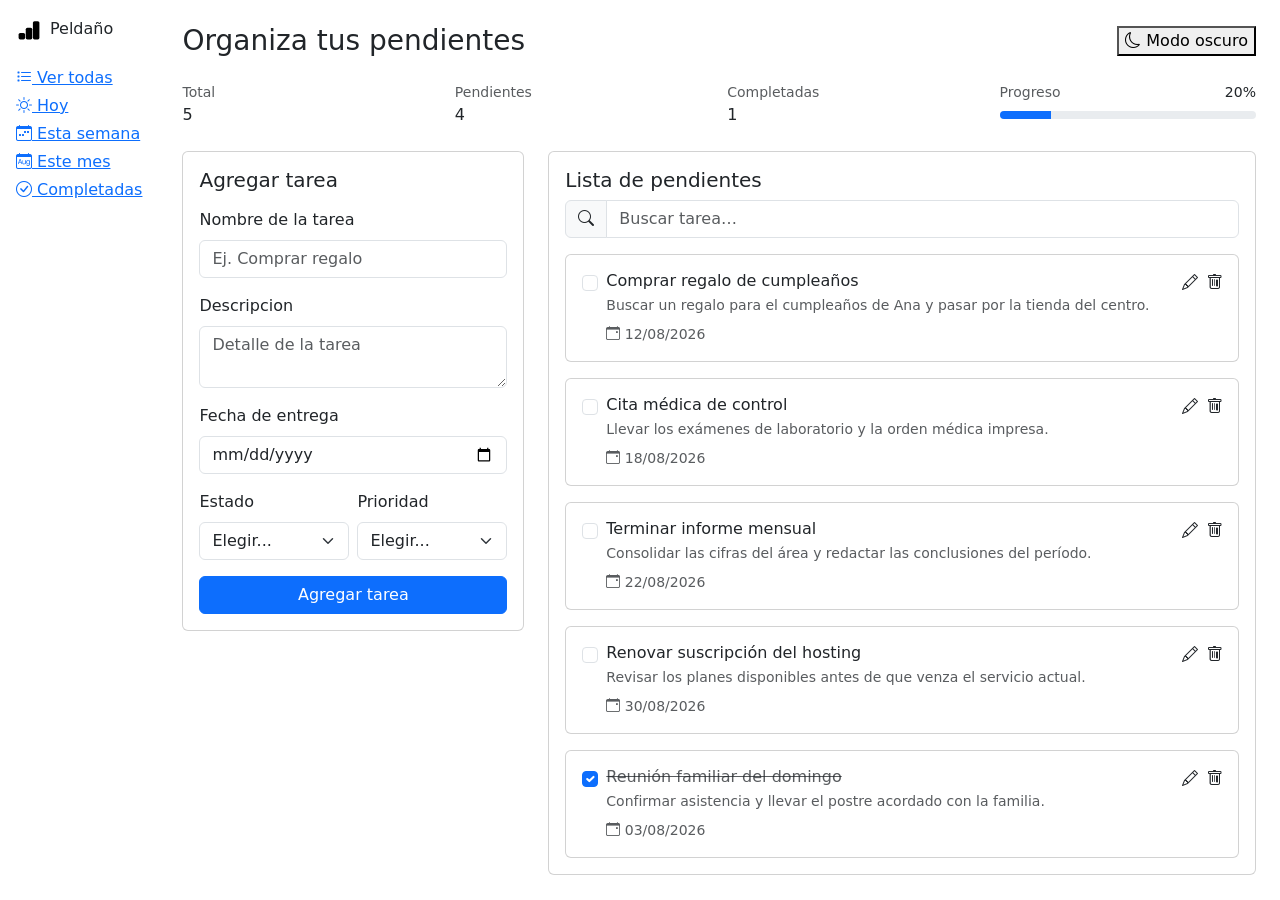
==== index.html @ 3c680791 "Validacion de formilarios" ====
<!DOCTYPE html>
<html lang="es" data-bs-theme="light">
<head>
  <meta charset="UTF-8">
  <meta name="viewport" content="width=device-width, initial-scale=1.0">
  <title>Peldaño · Planificador de tareas</title>

  <!-- Favicon en SVG: los tres peldaños, embebidos como data URI -->
  <link rel="icon" type="image/svg+xml"
        href="data:image/svg+xml,<svg xmlns='http://www.w3.org/2000/svg' viewBox='0 0 40 40'><rect x='4' y='26' width='10' height='10' rx='2.5' fill='%23fdba74'/><rect x='15' y='18' width='10' height='18' rx='2.5' fill='%23f97316'/><rect x='26' y='8' width='10' height='28' rx='2.5' fill='%23ea580c'/></svg>">

  <!-- Bootstrap CSS por CDN -->
  <link href="https://cdn.jsdelivr.net/npm/bootstrap@5.3.3/dist/css/bootstrap.min.css" rel="stylesheet">
  <!-- Bootstrap Icons por CDN -->
  <link rel="stylesheet" href="https://cdn.jsdelivr.net/npm/bootstrap-icons@1.11.3/font/bootstrap-icons.css">

  <!-- Tu hoja de estilos propia (aqui viven las variables :root) -->
  <link rel="stylesheet" href="css/styles.css">
</head>
<body>

  <div class="d-flex">

    <!-- SIDEBAR -->
    <aside class="sidebar p-3">
      <div class="logo d-flex align-items-center gap-2 mb-4">
        <svg width="26" height="26" viewBox="0 0 40 40" role="img" aria-label="Peldaño">
          <rect x="4"  y="26" width="10" height="10" rx="2.5" fill="var(--logo-1)"/>
          <rect x="15" y="18" width="10" height="18" rx="2.5" fill="var(--logo-2)"/>
          <rect x="26" y="8"  width="10" height="28" rx="2.5" fill="var(--logo-3)"/>
        </svg>
        <span class="logo-texto">Peldaño</span>
      </div>

      <nav class="d-flex flex-column gap-1">
        <a href="#" class="sidebar-link active">
          <i class="bi bi-list-task"></i> Ver todas
        </a>
        <a href="#" class="sidebar-link">
          <i class="bi bi-sun"></i> Hoy
        </a>
        <a href="#" class="sidebar-link">
          <i class="bi bi-calendar-week"></i> Esta semana
        </a>
        <a href="#" class="sidebar-link">
          <i class="bi bi-calendar-month"></i> Este mes
        </a>
        <a href="#" class="sidebar-link">
          <i class="bi bi-check-circle"></i> Completadas
        </a>
      </nav>
    </aside>

    <!-- CONTENIDO PRINCIPAL -->
    <main class="flex-grow-1 p-4">

      <!-- Encabezado -->
      <div class="d-flex justify-content-between align-items-center mb-4">
        <h1 class="h3 mb-0">Organiza tus pendientes</h1>
        <button type="button" class="dark-mode-toggle" id="btnTema">
          <i class="bi bi-moon" id="iconoTema"></i> <span id="textoTema">Modo oscuro</span>
        </button>
      </div>

      <!-- Tarjetas de estadisticas -->
      <div class="row g-3 mb-4">
        <div class="col-6 col-md-4 col-lg-3">
          <div class="stat-card">
            <div class="text-muted small">Total</div>
            <div class="stat-value">5</div>
          </div>
        </div>
        <div class="col-6 col-md-4 col-lg-3">
          <div class="stat-card">
            <div class="text-muted small">Pendientes</div>
            <div class="stat-value">4</div>
          </div>
        </div>
        <div class="col-6 col-md-4 col-lg-3">
          <div class="stat-card">
            <div class="text-muted small">Completadas</div>
            <div class="stat-value">1</div>
          </div>
        </div>

        <!-- Barra de progreso general -->
        <div class="col-12 col-lg-3">
          <div class="stat-card">
            <div class="d-flex justify-content-between align-items-baseline">
              <span class="text-muted small">Progreso</span>
              <span class="small fw-medium">20%</span>
            </div>
            <div class="progress mt-2" style="height: 8px;"
                 role="progressbar" aria-label="Progreso de tareas completadas"
                 aria-valuenow="20" aria-valuemin="0" aria-valuemax="100">
              <div class="progress-bar" style="width: 20%"></div>
            </div>
          </div>
        </div>
      </div>

      <div class="row g-4">

        <!-- FORMULARIO -->
        <div class="col-12 col-md-4">
          <div class="card">
            <div class="card-body">
              <h2 class="h5 card-title mb-3">Agregar tarea</h2>

              <!-- Alerta de error: oculta por defecto con la clase d-none -->
              <div id="formAlert" class="alert alert-danger d-none" role="alert">
                <div class="d-flex gap-2">
                  <i class="bi bi-exclamation-triangle-fill"></i>
                  <div>
                    <strong class="d-block">Revisa el formulario</strong>
                    <ul id="formAlertList" class="mb-0 ps-3 small"></ul>
                  </div>
                </div>
              </div>

              <!-- Alerta de exito -->
              <div id="formSuccess" class="alert alert-success d-none" role="alert">
                <i class="bi bi-check-circle-fill"></i> Datos validos. Tarea lista para registrarse.
              </div>

              <form id="newTaskForm" novalidate>

                <div class="mb-3">
                  <label for="newTaskNameInput" class="form-label">Nombre de la tarea</label>
                  <input type="text" class="form-control" id="newTaskNameInput"
                         placeholder="Ej. Comprar regalo">
                </div>

                <div class="mb-3">
                  <label for="newTaskDescriptionInput" class="form-label">Descripcion</label>
                  <textarea class="form-control" id="newTaskDescriptionInput" rows="2"
                            placeholder="Detalle de la tarea"></textarea>
                </div>

                <div class="mb-3">
                  <label for="newTaskDueDateInput" class="form-label">Fecha de entrega</label>
                  <input type="date" class="form-control" id="newTaskDueDateInput">
                </div>

                <div class="row g-2 mb-3">
                  <div class="col-6">
                    <label for="newTaskStatusInput" class="form-label">Estado</label>
                    <select class="form-select" id="newTaskStatusInput">
                      <option value="">Elegir...</option>
                      <option value="pendiente">Pendiente</option>
                      <option value="proceso">En proceso</option>
                      <option value="completada">Completada</option>
                    </select>
                  </div>
                  <div class="col-6">
                    <label for="newTaskPriorityInput" class="form-label">Prioridad</label>
                    <select class="form-select" id="newTaskPriorityInput">
                      <option value="">Elegir...</option>
                      <option value="alta">Alta</option>
                      <option value="media">Media</option>
                      <option value="baja">Baja</option>
                    </select>
                  </div>
                </div>

                <button type="submit" class="btn btn-primary w-100">Agregar tarea</button>
              </form>
            </div>
          </div>
        </div>

        <!-- LISTA DE TAREAS -->
        <div class="col-12 col-md-8">
          <div class="card">
            <div class="card-body">
              <div class="d-flex flex-wrap justify-content-between align-items-center gap-2 mb-3">
                <h2 class="h5 card-title mb-0">Lista de pendientes</h2>

                <!-- Buscador (solo visual por ahora) -->
                <div class="input-group buscador">
                  <span class="input-group-text"><i class="bi bi-search"></i></span>
                  <input type="search" class="form-control" placeholder="Buscar tarea…"
                         aria-label="Buscar tarea">
                </div>
              </div>

              <div id="listaTareas" class="d-flex flex-column gap-3">

                <!--
                  ESTADO VACIO
                  Se muestra cuando el usuario no tiene ninguna tarea registrada.
                  Esta comentado porque la guia pide cinco tarjetas visibles.
                  Para verlo: comenta las cinco tarjetas y descomenta este bloque.

                <div class="estado-vacio text-center py-5">
                  <i class="bi bi-clipboard-check"></i>
                  <p class="h6 mt-3 mb-1">Aun no tienes tareas</p>
                  <p class="text-muted small mb-0">Registra tu primera tarea en el formulario de la izquierda.</p>
                </div>
                -->


                <!-- TARJETA DE TAREA 1 -->
                <div class="card task-card">
                  <div class="card-body">
                    <div class="d-flex align-items-start gap-2">
                      <input class="form-check-input mt-1 flex-shrink-0" type="checkbox">
                      <div class="flex-grow-1">

                        <!-- Fila superior: nombre + acciones -->
                        <div class="d-flex justify-content-between align-items-start gap-2">
                          <h3 class="h6 mb-1">Comprar regalo de cumpleaños</h3>
                          <div class="d-flex gap-2 flex-shrink-0">
                            <i class="bi bi-pencil" role="button" title="Editar"></i>
                            <i class="bi bi-trash" role="button" title="Eliminar"></i>
                          </div>
                        </div>

                        <!-- Descripcion -->
                        <p class="small text-muted mb-2">Buscar un regalo para el cumpleaños de Ana y pasar por la tienda del centro.</p>

                        <!-- Metadatos: fecha + estado + prioridad -->
                        <div class="d-flex flex-wrap align-items-center gap-2">
                          <small class="text-muted"><i class="bi bi-calendar-event"></i> 12/08/2026</small>
                          <span class="badge badge-estado estado-pendiente">Pendiente</span>
                          <span class="badge badge-prioridad prioridad-alta">Alta</span>
                        </div>

                      </div>
                    </div>
                  </div>
                </div>

                <!-- TARJETA DE TAREA 2 -->
                <div class="card task-card">
                  <div class="card-body">
                    <div class="d-flex align-items-start gap-2">
                      <input class="form-check-input mt-1 flex-shrink-0" type="checkbox">
                      <div class="flex-grow-1">
                        <div class="d-flex justify-content-between align-items-start gap-2">
                          <h3 class="h6 mb-1">Cita médica de control</h3>
                          <div class="d-flex gap-2 flex-shrink-0">
                            <i class="bi bi-pencil" role="button" title="Editar"></i>
                            <i class="bi bi-trash" role="button" title="Eliminar"></i>
                          </div>
                        </div>
                        <p class="small text-muted mb-2">Llevar los exámenes de laboratorio y la orden médica impresa.</p>
                        <div class="d-flex flex-wrap align-items-center gap-2">
                          <small class="text-muted"><i class="bi bi-calendar-event"></i> 18/08/2026</small>
                          <span class="badge badge-estado estado-pendiente">Pendiente</span>
                          <span class="badge badge-prioridad prioridad-media">Media</span>
                        </div>
                      </div>
                    </div>
                  </div>
                </div>

                <!-- TARJETA DE TAREA 3 -->
                <div class="card task-card">
                  <div class="card-body">
                    <div class="d-flex align-items-start gap-2">
                      <input class="form-check-input mt-1 flex-shrink-0" type="checkbox">
                      <div class="flex-grow-1">
                        <div class="d-flex justify-content-between align-items-start gap-2">
                          <h3 class="h6 mb-1">Terminar informe mensual</h3>
                          <div class="d-flex gap-2 flex-shrink-0">
                            <i class="bi bi-pencil" role="button" title="Editar"></i>
                            <i class="bi bi-trash" role="button" title="Eliminar"></i>
                          </div>
                        </div>
                        <p class="small text-muted mb-2">Consolidar las cifras del área y redactar las conclusiones del período.</p>
                        <div class="d-flex flex-wrap align-items-center gap-2">
                          <small class="text-muted"><i class="bi bi-calendar-event"></i> 22/08/2026</small>
                          <span class="badge badge-estado estado-proceso">En proceso</span>
                          <span class="badge badge-prioridad prioridad-alta">Alta</span>
                        </div>
                      </div>
                    </div>
                  </div>
                </div>

                <!-- TARJETA DE TAREA 4 -->
                <div class="card task-card">
                  <div class="card-body">
                    <div class="d-flex align-items-start gap-2">
                      <input class="form-check-input mt-1 flex-shrink-0" type="checkbox">
                      <div class="flex-grow-1">
                        <div class="d-flex justify-content-between align-items-start gap-2">
                          <h3 class="h6 mb-1">Renovar suscripción del hosting</h3>
                          <div class="d-flex gap-2 flex-shrink-0">
                            <i class="bi bi-pencil" role="button" title="Editar"></i>
                            <i class="bi bi-trash" role="button" title="Eliminar"></i>
                          </div>
                        </div>
                        <p class="small text-muted mb-2">Revisar los planes disponibles antes de que venza el servicio actual.</p>
                        <div class="d-flex flex-wrap align-items-center gap-2">
                          <small class="text-muted"><i class="bi bi-calendar-event"></i> 30/08/2026</small>
                          <span class="badge badge-estado estado-pendiente">Pendiente</span>
                          <span class="badge badge-prioridad prioridad-baja">Baja</span>
                        </div>
                      </div>
                    </div>
                  </div>
                </div>

                <!-- TARJETA DE TAREA 5 (completada) -->
                <div class="card task-card task-completada">
                  <div class="card-body">
                    <div class="d-flex align-items-start gap-2">
                      <input class="form-check-input mt-1 flex-shrink-0" type="checkbox" checked>
                      <div class="flex-grow-1">
                        <div class="d-flex justify-content-between align-items-start gap-2">
                          <h3 class="h6 mb-1 text-decoration-line-through text-muted">Reunión familiar del domingo</h3>
                          <div class="d-flex gap-2 flex-shrink-0">
                            <i class="bi bi-pencil" role="button" title="Editar"></i>
                            <i class="bi bi-trash" role="button" title="Eliminar"></i>
                          </div>
                        </div>
                        <p class="small text-muted mb-2">Confirmar asistencia y llevar el postre acordado con la familia.</p>
                        <div class="d-flex flex-wrap align-items-center gap-2">
                          <small class="text-muted"><i class="bi bi-calendar-event"></i> 03/08/2026</small>
                          <span class="badge badge-estado estado-completada">Completada</span>
                          <span class="badge badge-prioridad prioridad-baja">Baja</span>
                        </div>
                      </div>
                    </div>
                  </div>
                </div>

              </div>
            </div>
          </div>
        </div>

      </div>
    </main>
  </div>

  <script src="https://cdn.jsdelivr.net/npm/bootstrap@5.3.3/dist/js/bootstrap.bundle.min.js"></script>

  <!-- Scripts propios del proyecto -->
  <script src="/JS/dark.js"></script>
  <script src="/JS/app.js"></script>
</body>
</html>
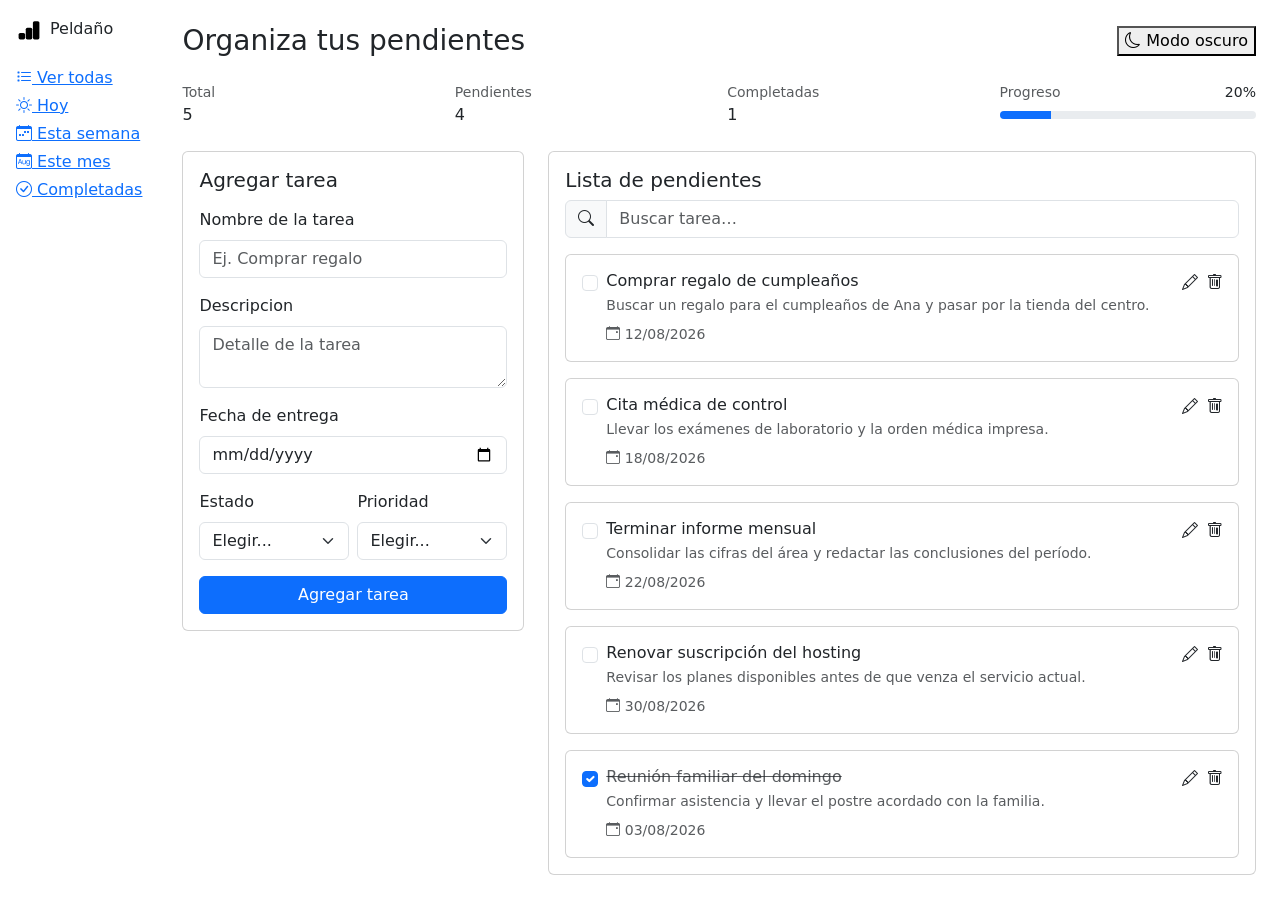
==== commit 86e65dd9: "refactor: reorganizar estructura del proyecto para GitHub Pages" ====
--- a/index.html
+++ b/index.html
@@ -339,7 +339,7 @@
   <script src="https://cdn.jsdelivr.net/npm/bootstrap@5.3.3/dist/js/bootstrap.bundle.min.js"></script>
 
   <!-- Scripts propios del proyecto -->
-  <script src="/JS/dark.js"></script>
-  <script src="/JS/app.js"></script>
+  <script src="/js/dark.js"></script>
+  <script src="/js/app.js"></script>
 </body>
 </html>
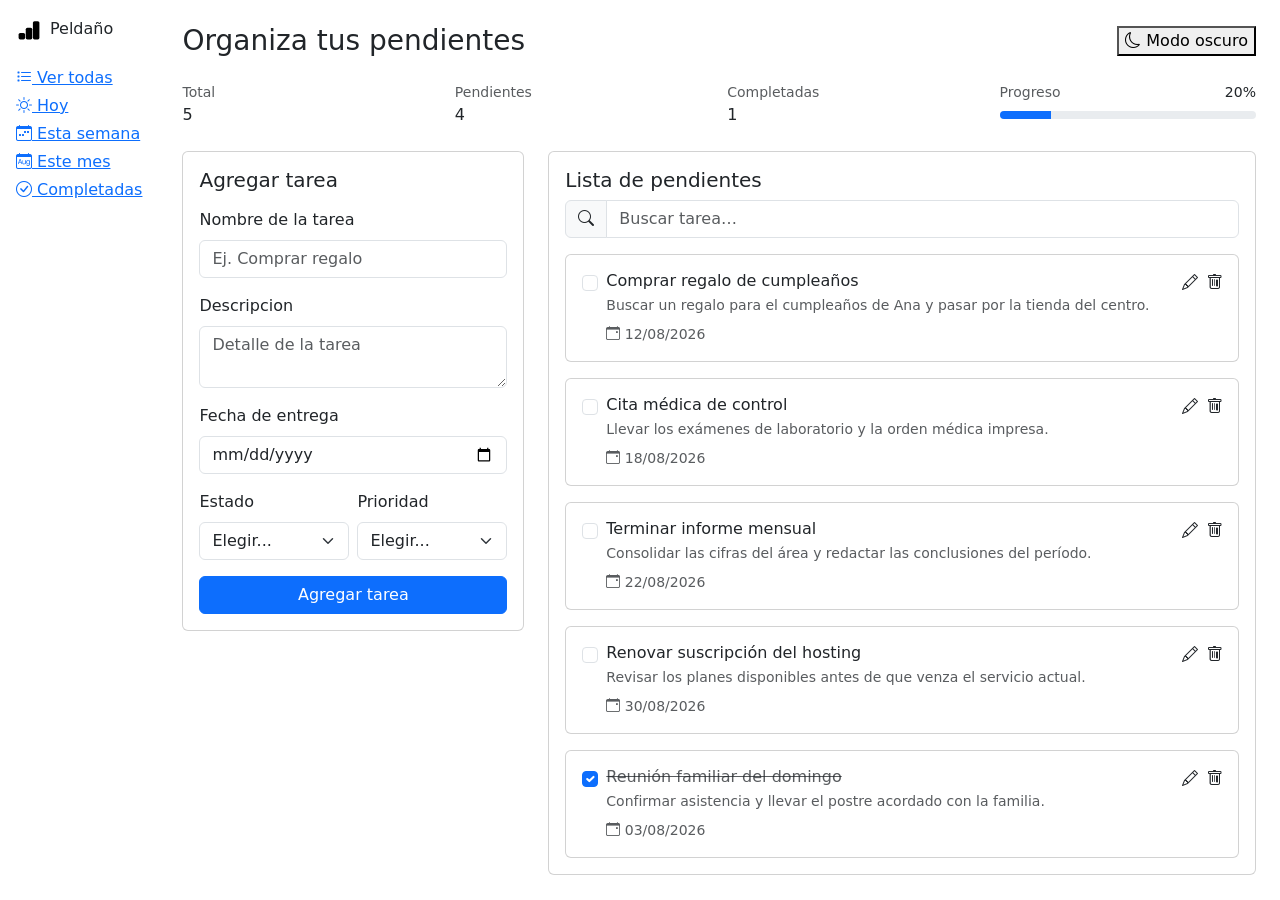
==== commit 153dd728: "fix: corregir rutas relativas de css y js" ====
--- a/index.html
+++ b/index.html
@@ -338,8 +338,9 @@
 
   <script src="https://cdn.jsdelivr.net/npm/bootstrap@5.3.3/dist/js/bootstrap.bundle.min.js"></script>
 
-  <!-- Scripts propios del proyecto -->
-  <script src="/js/dark.js"></script>
-  <script src="/js/app.js"></script>
+  
+  <script src="js/dark.js"></script>
+  <script src="js/app.js"></script>
+
 </body>
 </html>
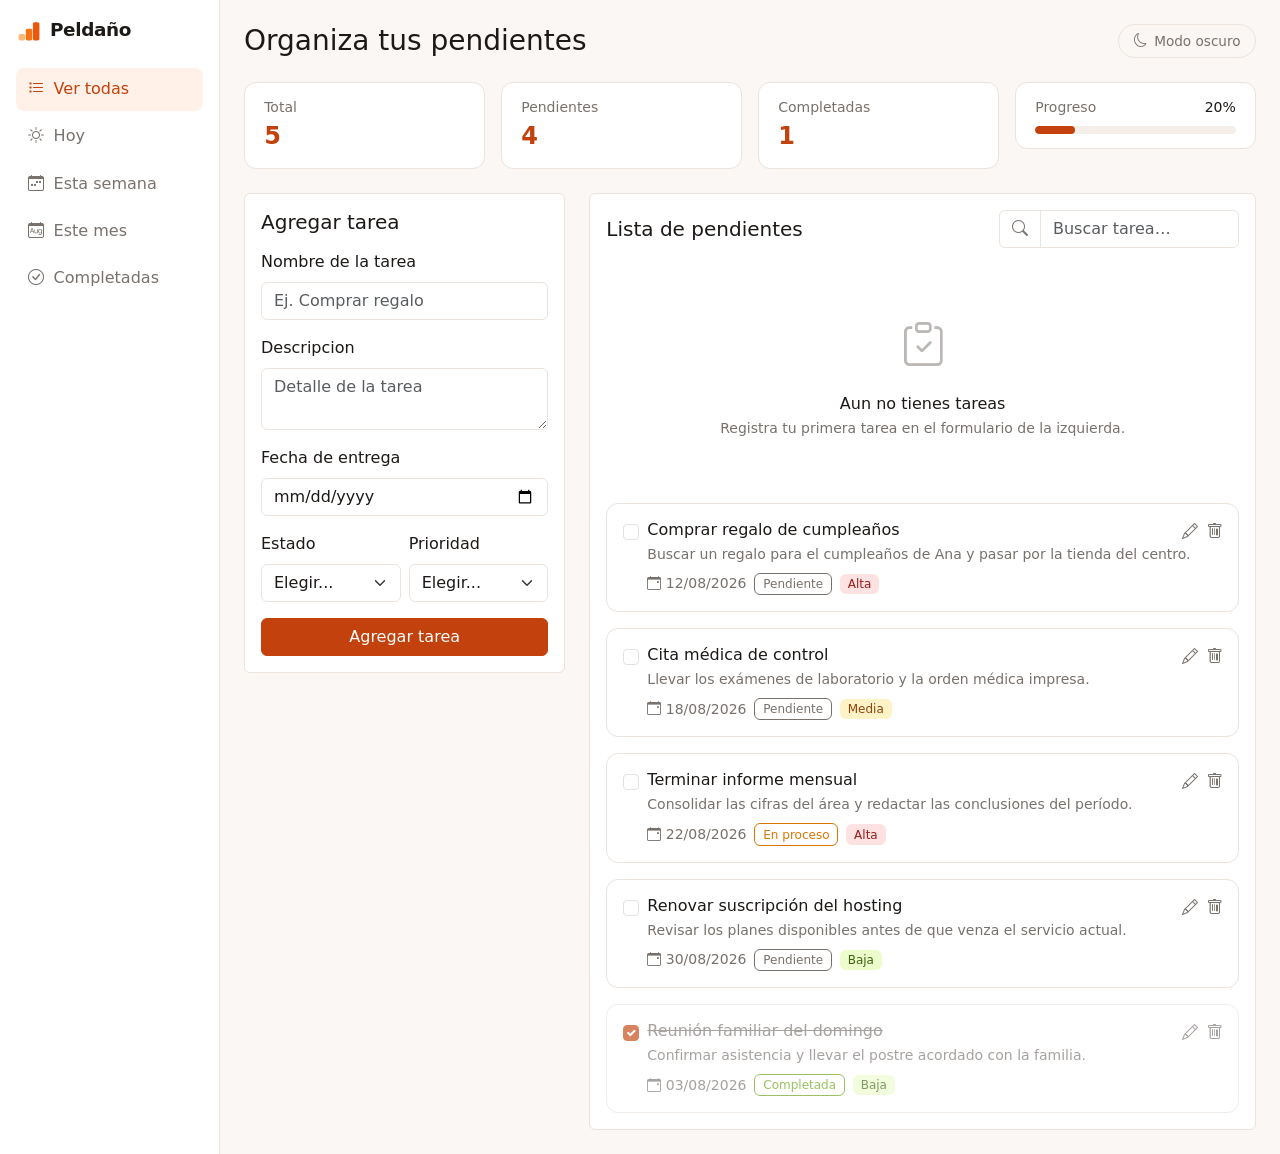
==== commit fe5b2ce4: "COrreccion carpeta mayuscula" ====
--- a/index.html
+++ b/index.html
@@ -5,23 +5,23 @@
   <meta name="viewport" content="width=device-width, initial-scale=1.0">
   <title>Peldaño · Planificador de tareas</title>
 
-  <!-- Favicon en SVG: los tres peldaños, embebidos como data URI -->
+
   <link rel="icon" type="image/svg+xml"
         href="data:image/svg+xml,<svg xmlns='http://www.w3.org/2000/svg' viewBox='0 0 40 40'><rect x='4' y='26' width='10' height='10' rx='2.5' fill='%23fdba74'/><rect x='15' y='18' width='10' height='18' rx='2.5' fill='%23f97316'/><rect x='26' y='8' width='10' height='28' rx='2.5' fill='%23ea580c'/></svg>">
 
-  <!-- Bootstrap CSS por CDN -->
+
   <link href="https://cdn.jsdelivr.net/npm/bootstrap@5.3.3/dist/css/bootstrap.min.css" rel="stylesheet">
-  <!-- Bootstrap Icons por CDN -->
+
   <link rel="stylesheet" href="https://cdn.jsdelivr.net/npm/bootstrap-icons@1.11.3/font/bootstrap-icons.css">
 
-  <!-- Tu hoja de estilos propia (aqui viven las variables :root) -->
+
   <link rel="stylesheet" href="css/styles.css">
 </head>
 <body>
 
   <div class="d-flex">
 
-    <!-- SIDEBAR -->
+
     <aside class="sidebar p-3">
       <div class="logo d-flex align-items-center gap-2 mb-4">
         <svg width="26" height="26" viewBox="0 0 40 40" role="img" aria-label="Peldaño">
@@ -51,10 +51,10 @@
       </nav>
     </aside>
 
-    <!-- CONTENIDO PRINCIPAL -->
+
     <main class="flex-grow-1 p-4">
 
-      <!-- Encabezado -->
+
       <div class="d-flex justify-content-between align-items-center mb-4">
         <h1 class="h3 mb-0">Organiza tus pendientes</h1>
         <button type="button" class="dark-mode-toggle" id="btnTema">
@@ -62,7 +62,7 @@
         </button>
       </div>
 
-      <!-- Tarjetas de estadisticas -->
+
       <div class="row g-3 mb-4">
         <div class="col-6 col-md-4 col-lg-3">
           <div class="stat-card">
@@ -83,7 +83,7 @@
           </div>
         </div>
 
-        <!-- Barra de progreso general -->
+
         <div class="col-12 col-lg-3">
           <div class="stat-card">
             <div class="d-flex justify-content-between align-items-baseline">
@@ -101,13 +101,13 @@
 
       <div class="row g-4">
 
-        <!-- FORMULARIO -->
+
         <div class="col-12 col-md-4">
           <div class="card">
             <div class="card-body">
               <h2 class="h5 card-title mb-3">Agregar tarea</h2>
 
-              <!-- Alerta de error: oculta por defecto con la clase d-none -->
+  
               <div id="formAlert" class="alert alert-danger d-none" role="alert">
                 <div class="d-flex gap-2">
                   <i class="bi bi-exclamation-triangle-fill"></i>
@@ -169,14 +169,14 @@
           </div>
         </div>
 
-        <!-- LISTA DE TAREAS -->
+
         <div class="col-12 col-md-8">
           <div class="card">
             <div class="card-body">
               <div class="d-flex flex-wrap justify-content-between align-items-center gap-2 mb-3">
                 <h2 class="h5 card-title mb-0">Lista de pendientes</h2>
 
-                <!-- Buscador (solo visual por ahora) -->
+
                 <div class="input-group buscador">
                   <span class="input-group-text"><i class="bi bi-search"></i></span>
                   <input type="search" class="form-control" placeholder="Buscar tarea…"
@@ -186,21 +186,15 @@
 
               <div id="listaTareas" class="d-flex flex-column gap-3">
 
-                <!--
-                  ESTADO VACIO
-                  Se muestra cuando el usuario no tiene ninguna tarea registrada.
-                  Esta comentado porque la guia pide cinco tarjetas visibles.
-                  Para verlo: comenta las cinco tarjetas y descomenta este bloque.
-
+                
                 <div class="estado-vacio text-center py-5">
                   <i class="bi bi-clipboard-check"></i>
                   <p class="h6 mt-3 mb-1">Aun no tienes tareas</p>
                   <p class="text-muted small mb-0">Registra tu primera tarea en el formulario de la izquierda.</p>
                 </div>
-                -->
-
-
-                <!-- TARJETA DE TAREA 1 -->
+
+
+
                 <div class="card task-card">
                   <div class="card-body">
                     <div class="d-flex align-items-start gap-2">
@@ -216,10 +210,10 @@
                           </div>
                         </div>
 
-                        <!-- Descripcion -->
+         
                         <p class="small text-muted mb-2">Buscar un regalo para el cumpleaños de Ana y pasar por la tienda del centro.</p>
 
-                        <!-- Metadatos: fecha + estado + prioridad -->
+
                         <div class="d-flex flex-wrap align-items-center gap-2">
                           <small class="text-muted"><i class="bi bi-calendar-event"></i> 12/08/2026</small>
                           <span class="badge badge-estado estado-pendiente">Pendiente</span>
@@ -231,7 +225,7 @@
                   </div>
                 </div>
 
-                <!-- TARJETA DE TAREA 2 -->
+
                 <div class="card task-card">
                   <div class="card-body">
                     <div class="d-flex align-items-start gap-2">
@@ -255,7 +249,7 @@
                   </div>
                 </div>
 
-                <!-- TARJETA DE TAREA 3 -->
+       
                 <div class="card task-card">
                   <div class="card-body">
                     <div class="d-flex align-items-start gap-2">
@@ -279,7 +273,7 @@
                   </div>
                 </div>
 
-                <!-- TARJETA DE TAREA 4 -->
+               
                 <div class="card task-card">
                   <div class="card-body">
                     <div class="d-flex align-items-start gap-2">
@@ -303,7 +297,7 @@
                   </div>
                 </div>
 
-                <!-- TARJETA DE TAREA 5 (completada) -->
+            
                 <div class="card task-card task-completada">
                   <div class="card-body">
                     <div class="d-flex align-items-start gap-2">
--- a/css/styles.css
+++ b/css/styles.css
@@ -0,0 +1,287 @@
+/* ============================================
+   PALETA TERRACOTA - MODO CLARO (por defecto)
+   ============================================ */
+:root {
+  /* Marca */
+  --color-primary: #c2410c;
+  --color-primary-hover: #9a3412;
+  --color-primary-tint: #fff1e7;
+  --color-on-primary: #ffffff;
+
+  /* Superficies */
+  --color-bg: #faf7f4;
+  --color-surface: #ffffff;
+  --color-surface-alt: #f5efe9;
+
+  /* Texto */
+  --color-text: #1c1917;
+  --color-text-muted: #78716c;
+
+  /* Bordes */
+  --color-border: #ebe3dc;
+
+  /* Prioridad (relleno suave + texto oscuro del mismo tono) */
+  --alta-bg: #fee2e2;      --alta-text: #991b1b;
+  --media-bg: #fef3c7;     --media-text: #92400e;
+  --baja-bg: #ecfccb;      --baja-text: #3f6212;
+
+  /* Estado (solo borde y texto, sin relleno) */
+  --pendiente: #78716c;
+  --proceso: #d97706;
+  --completada: #65a30d;
+
+  /* Logo Peldano: tres escalones, del mas claro al mas oscuro */
+  --logo-1: #fdba74;
+  --logo-2: #f97316;
+  --logo-3: #ea580c;
+}
+
+/* ============================================
+   PALETA TERRACOTA - MODO OSCURO
+   Se activa cuando <html> tiene data-bs-theme="dark"
+   ============================================ */
+[data-bs-theme="dark"] {
+  --color-primary: #fb923c;
+  --color-primary-hover: #fdba74;
+  --color-primary-tint: #2d1f16;
+  --color-on-primary: #17120f;
+
+  --color-bg: #17120f;
+  --color-surface: #221b16;
+  --color-surface-alt: #2a211b;
+
+  --color-text: #f5f0eb;
+  --color-text-muted: #a89a8f;
+
+  --color-border: #362b23;
+
+  --alta-bg: #3f1d1d;      --alta-text: #fca5a5;
+  --media-bg: #3d2f14;     --media-text: #fcd34d;
+  --baja-bg: #2b3618;      --baja-text: #bef264;
+
+  --pendiente: #a8a29e;
+  --proceso: #f59e0b;
+  --completada: #a3e635;
+
+  --logo-1: #7c4a2a;
+  --logo-2: #ea7c3c;
+  --logo-3: #fb923c;
+}
+
+/* ============================================
+   BASE
+   ============================================ */
+body {
+  background-color: var(--color-bg);
+  color: var(--color-text);
+}
+
+/* Sobrescribimos las variables internas de Bootstrap
+   para que sus componentes usen NUESTROS colores */
+.card {
+  --bs-card-bg: var(--color-surface);
+  --bs-card-border-color: var(--color-border);
+  --bs-card-color: var(--color-text);
+}
+
+.form-control,
+.form-select {
+  background-color: var(--color-surface);
+  border-color: var(--color-border);
+  color: var(--color-text);
+}
+
+.form-control:focus,
+.form-select:focus {
+  border-color: var(--color-primary);
+  box-shadow: 0 0 0 3px var(--color-primary-tint);
+}
+
+.btn-primary {
+  --bs-btn-bg: var(--color-primary);
+  --bs-btn-border-color: var(--color-primary);
+  --bs-btn-color: var(--color-on-primary);
+  --bs-btn-hover-bg: var(--color-primary-hover);
+  --bs-btn-hover-border-color: var(--color-primary-hover);
+  --bs-btn-hover-color: var(--color-on-primary);
+}
+
+.form-check-input:checked {
+  background-color: var(--color-primary);
+  border-color: var(--color-primary);
+}
+
+/* ============================================
+   SIDEBAR
+   ============================================ */
+.sidebar {
+  width: 220px;
+  background-color: var(--color-surface);
+  border-right: 1px solid var(--color-border);
+  min-height: 100vh;
+}
+
+.sidebar .logo {
+  font-weight: 700;
+  color: var(--color-primary);
+}
+
+.sidebar-link {
+  display: flex;
+  align-items: center;
+  gap: 0.6rem;
+  padding: 0.6rem 0.75rem;
+  border-radius: 0.5rem;
+  color: var(--color-text-muted);
+  text-decoration: none;
+  transition: background-color 0.15s ease;
+}
+
+.sidebar-link:hover {
+  background-color: var(--color-surface-alt);
+  color: var(--color-text);
+}
+
+.sidebar-link.active {
+  background-color: var(--color-primary-tint);
+  color: var(--color-primary);
+  font-weight: 500;
+}
+
+/* ============================================
+   TARJETAS DE ESTADISTICAS
+   ============================================ */
+.stat-card {
+  background-color: var(--color-surface);
+  border: 1px solid var(--color-border);
+  border-radius: 0.75rem;
+  padding: 0.9rem 1.2rem;
+}
+
+.stat-card .stat-value {
+  font-size: 1.5rem;
+  font-weight: 700;
+  color: var(--color-primary);
+}
+
+/* ============================================
+   BOTON DARK MODE
+   ============================================ */
+.dark-mode-toggle {
+  background-color: transparent;
+  border: 1px solid var(--color-border);
+  color: var(--color-text-muted);
+  border-radius: 999px;
+  padding: 0.35rem 0.9rem;
+  font-size: 0.85rem;
+  display: inline-flex;
+  align-items: center;
+  gap: 0.4rem;
+  cursor: pointer;
+}
+
+.dark-mode-toggle:hover {
+  border-color: var(--color-primary);
+  color: var(--color-primary);
+}
+
+/* ============================================
+   TARJETA DE TAREA
+   ============================================ */
+.task-card {
+  border: 1px solid var(--color-border);
+  border-radius: 0.75rem;
+  transition: border-color 0.15s ease;
+}
+
+.task-card:hover {
+  border-color: var(--color-primary);
+}
+
+.task-completada {
+  opacity: 0.65;
+}
+
+/* Estado: pill con borde, sin relleno */
+.badge-estado {
+  font-weight: 500;
+  background-color: transparent;
+  border: 1px solid currentColor;
+}
+
+.estado-pendiente  { color: var(--pendiente); }
+.estado-proceso    { color: var(--proceso); }
+.estado-completada { color: var(--completada); }
+
+/* Prioridad: pill con relleno suave */
+.badge-prioridad {
+  font-weight: 500;
+}
+
+.prioridad-alta  { background-color: var(--alta-bg);  color: var(--alta-text); }
+.prioridad-media { background-color: var(--media-bg); color: var(--media-text); }
+.prioridad-baja  { background-color: var(--baja-bg);  color: var(--baja-text); }
+
+/* ============================================
+   ICONOS DE ACCION
+   ============================================ */
+.bi-pencil,
+.bi-trash {
+  cursor: pointer;
+  font-size: 1rem;
+  color: var(--color-text-muted);
+  transition: color 0.15s ease;
+}
+
+.bi-pencil:hover { color: var(--color-primary); }
+.bi-trash:hover  { color: #dc2626; }
+
+/* Texto atenuado: forzamos nuestro color en vez del de Bootstrap */
+.text-muted {
+  color: var(--color-text-muted) !important;
+}
+
+/* ============================================
+   LOGO
+   ============================================ */
+.logo-texto {
+  font-size: 1.15rem;
+  font-weight: 700;
+  letter-spacing: -0.02em;
+  color: var(--color-text);
+}
+
+/* ============================================
+   BUSCADOR
+   ============================================ */
+.buscador {
+  max-width: 240px;
+}
+
+.buscador .input-group-text {
+  background-color: var(--color-surface);
+  border-color: var(--color-border);
+  color: var(--color-text-muted);
+}
+
+/* ============================================
+   BARRA DE PROGRESO
+   ============================================ */
+.progress {
+  background-color: var(--color-surface-alt);
+  border-radius: 999px;
+}
+
+.progress-bar {
+  background-color: var(--color-primary);
+  border-radius: 999px;
+}
+
+/* ============================================
+   ESTADO VACIO
+   ============================================ */
+.estado-vacio i {
+  font-size: 2.75rem;
+  color: var(--color-text-muted);
+  opacity: 0.5;
+}
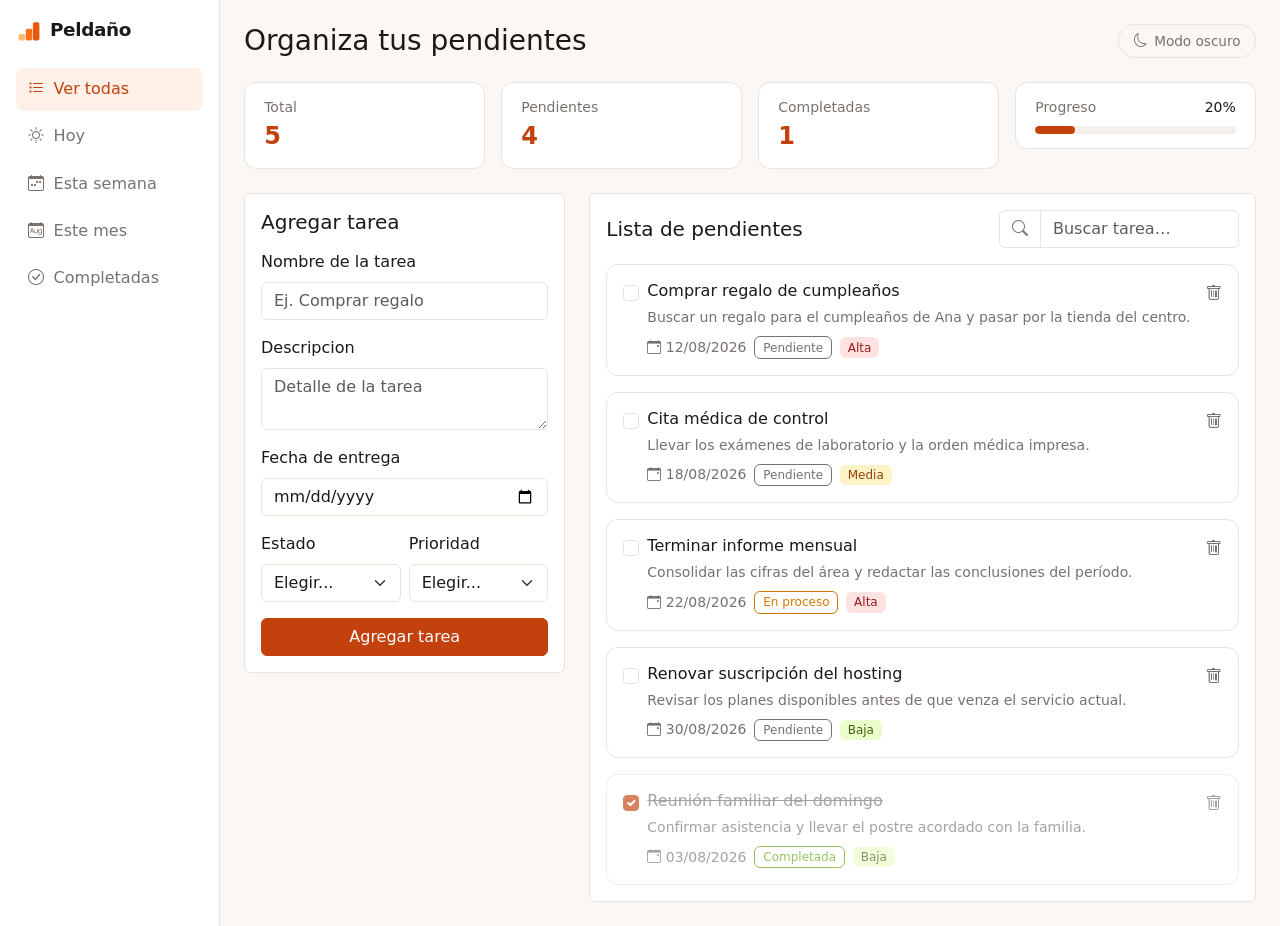
==== commit 56a187a8: "Agent Host changes for agents/sprint-two-tasks-completion" ====
--- a/index.html
+++ b/index.html
@@ -334,7 +334,8 @@
 
   
   <script src="js/dark.js"></script>
-  <script src="js/app.js"></script>
+  <script src="js/taskManager.js"></script>
+  <script src="js/index.js"></script>
 
 </body>
 </html>
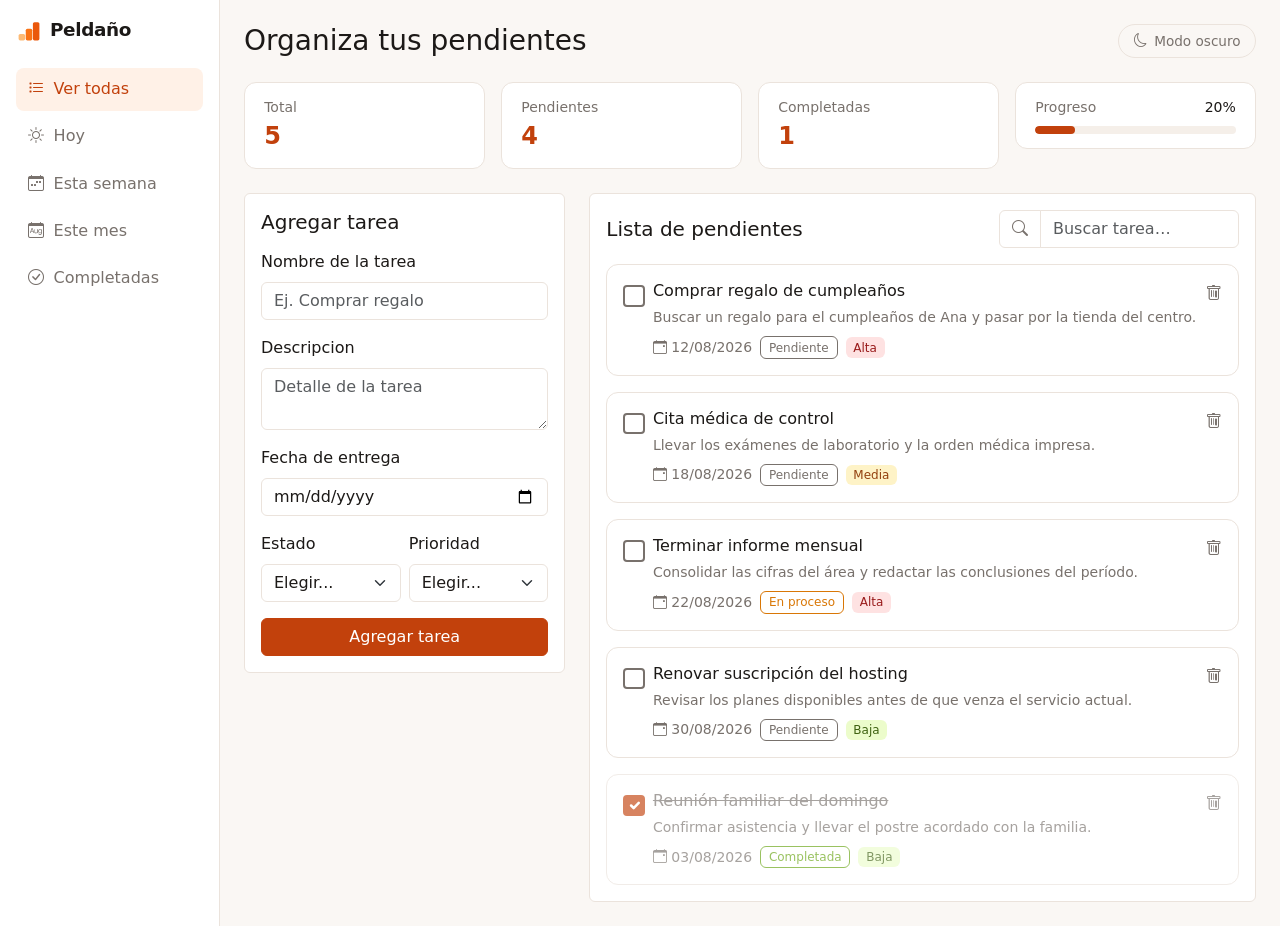
==== commit 8ba56d2b: "Ordenar tareas completadas al final y calcular progreso real - Las tareas marcadas como hechas bajan" ====
--- a/index.html
+++ b/index.html
@@ -67,19 +67,19 @@
         <div class="col-6 col-md-4 col-lg-3">
           <div class="stat-card">
             <div class="text-muted small">Total</div>
-            <div class="stat-value">5</div>
+            <div class="stat-value" id="statTotal">0</div>
           </div>
         </div>
         <div class="col-6 col-md-4 col-lg-3">
           <div class="stat-card">
             <div class="text-muted small">Pendientes</div>
-            <div class="stat-value">4</div>
+            <div class="stat-value" id="statPendientes">0</div>
           </div>
         </div>
         <div class="col-6 col-md-4 col-lg-3">
           <div class="stat-card">
             <div class="text-muted small">Completadas</div>
-            <div class="stat-value">1</div>
+            <div class="stat-value" id="statCompletadas">0</div>
           </div>
         </div>
 
@@ -88,12 +88,12 @@
           <div class="stat-card">
             <div class="d-flex justify-content-between align-items-baseline">
               <span class="text-muted small">Progreso</span>
-              <span class="small fw-medium">20%</span>
+              <span class="small fw-medium" id="statProgresoLabel">0%</span>
             </div>
-            <div class="progress mt-2" style="height: 8px;"
+            <div class="progress mt-2" style="height: 8px;" id="statProgressBarContainer"
                  role="progressbar" aria-label="Progreso de tareas completadas"
-                 aria-valuenow="20" aria-valuemin="0" aria-valuemax="100">
-              <div class="progress-bar" style="width: 20%"></div>
+                 aria-valuenow="0" aria-valuemin="0" aria-valuemax="100">
+              <div class="progress-bar" id="statProgressBar" style="width: 0%"></div>
             </div>
           </div>
         </div>
--- a/css/styles.css
+++ b/css/styles.css
@@ -202,6 +202,25 @@
   opacity: 0.65;
 }
 
+/* Checkbox de "marcar como hecha": mas grande y con color de marca para que resalte */
+.task-toggle {
+  width: 1.35rem;
+  height: 1.35rem;
+  cursor: pointer;
+  border-width: 2px;
+  border-color: var(--color-text-muted);
+  transition: transform 0.15s ease, border-color 0.15s ease;
+}
+
+.task-toggle:hover {
+  border-color: var(--color-primary);
+  transform: scale(1.08);
+}
+
+.task-toggle:focus {
+  box-shadow: 0 0 0 3px var(--color-primary-tint);
+}
+
 /* Estado: pill con borde, sin relleno */
 .badge-estado {
   font-weight: 500;
